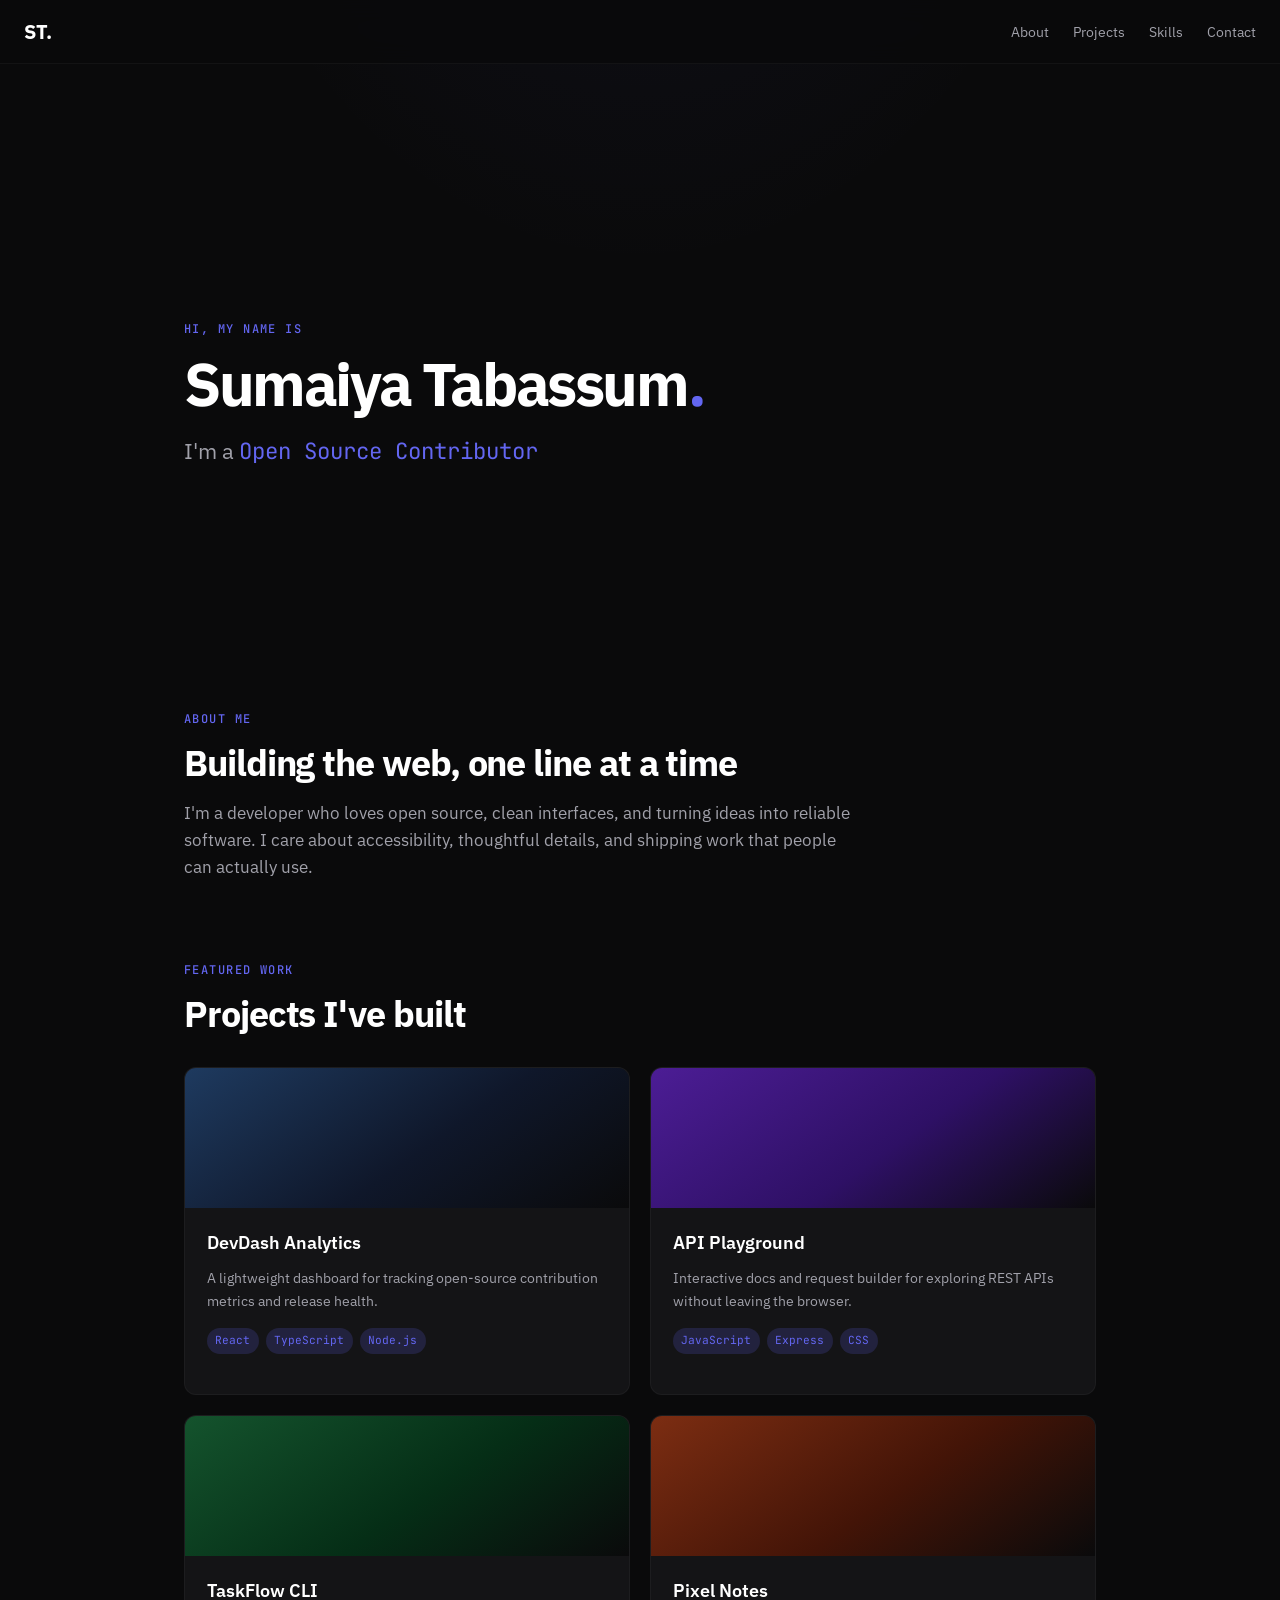
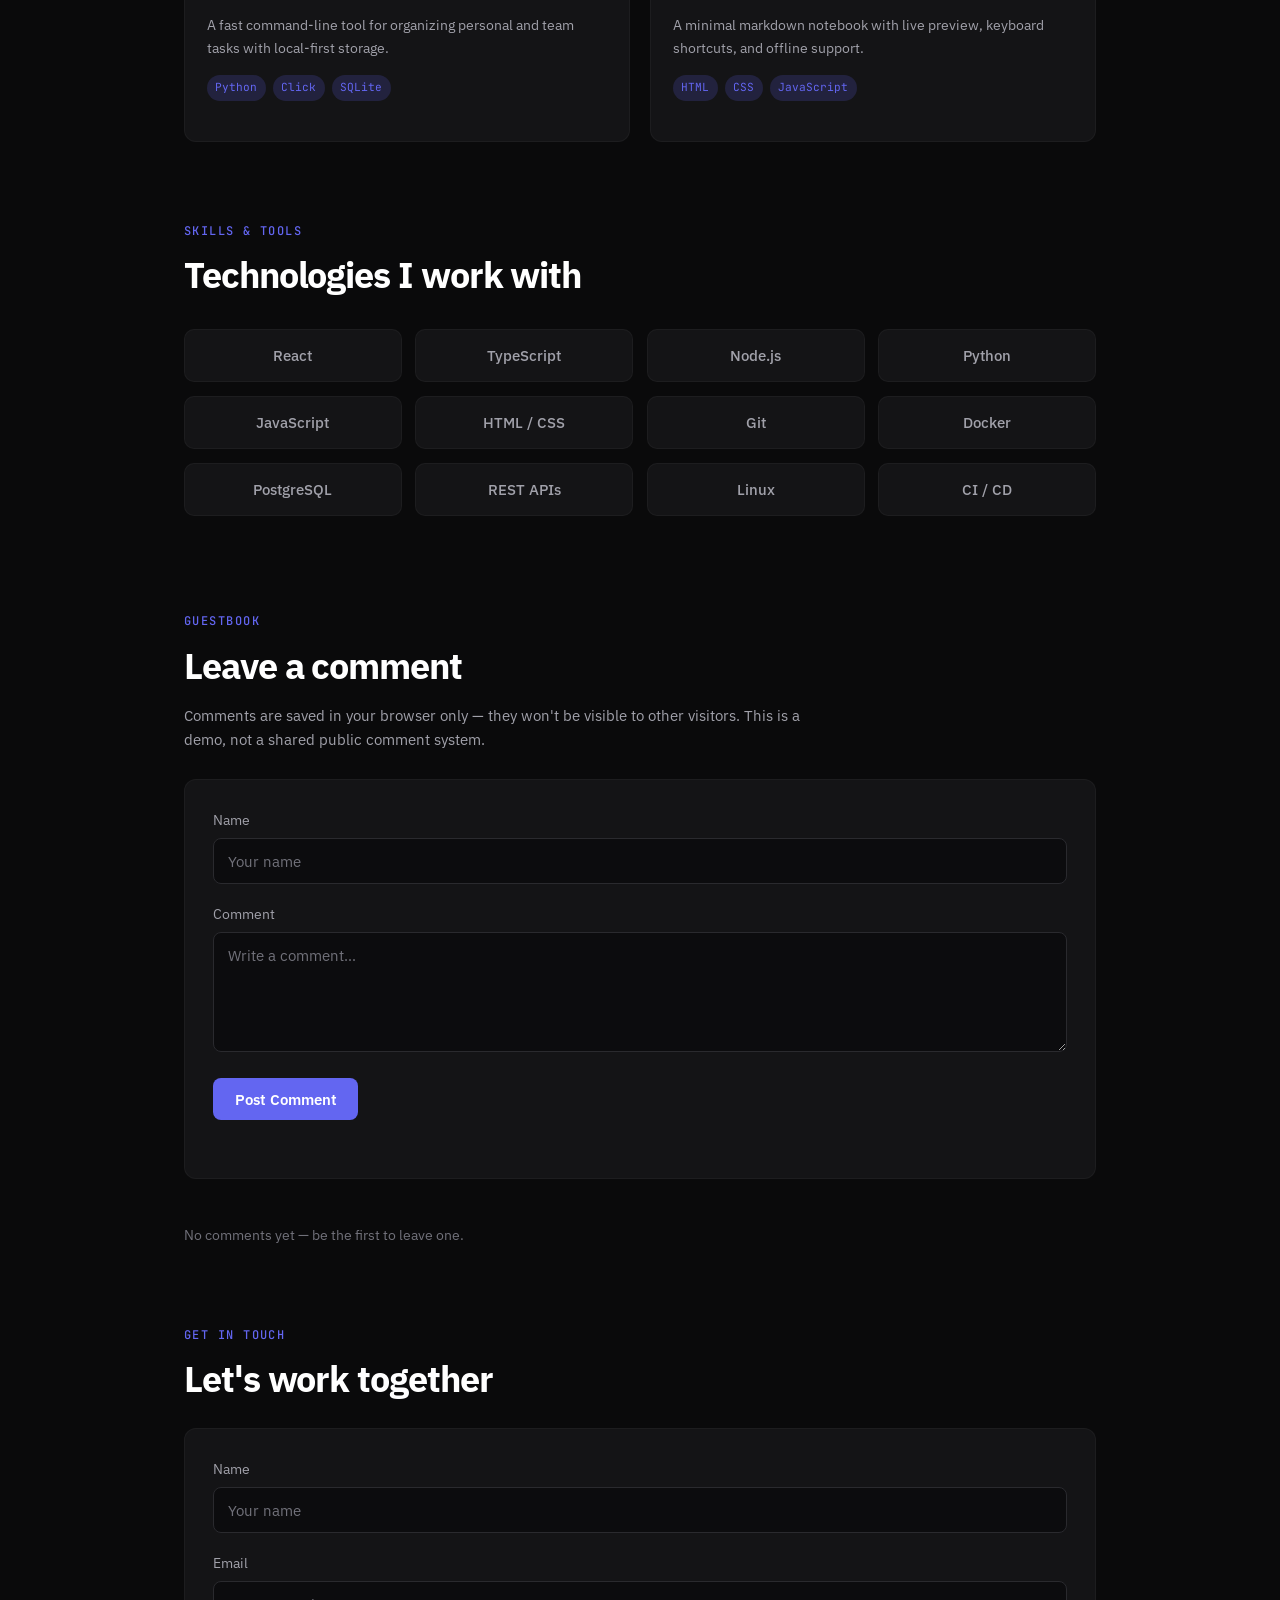
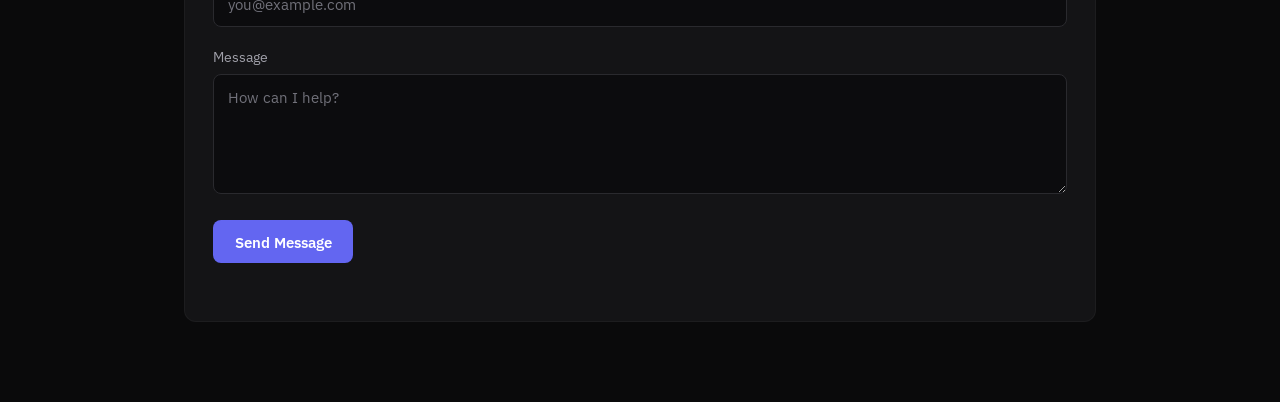
==== index.html @ 92d14372 "development files created" ====
<!DOCTYPE html>
<html lang="en">
  <head>
    <meta charset="UTF-8" />
    <meta name="viewport" content="width=device-width, initial-scale=1.0" />
    <title>Sumaiya Tabassum — Portfolio</title>
    <link rel="preconnect" href="https://fonts.googleapis.com" />
    <link rel="preconnect" href="https://fonts.gstatic.com" crossorigin />
    <link
      href="https://fonts.googleapis.com/css2?family=IBM+Plex+Sans:wght@400;500;600;700&family=JetBrains+Mono:wght@400;500&display=swap"
      rel="stylesheet"
    />
    <link rel="stylesheet" href="style.css" />
  </head>
  <body>
    <header class="site-header">
      <a class="logo" href="#">ST.</a>
      <nav aria-label="Primary">
        <ul class="nav-links">
          <li><a href="#about">About</a></li>
          <li><a href="#projects">Projects</a></li>
          <li><a href="#skills">Skills</a></li>
          <li><a href="#contact">Contact</a></li>
        </ul>
      </nav>
    </header>

    <main>
      <!-- 1. Hero -->
      <section class="section hero" aria-label="Introduction">
        <p class="section-label">Hi, my name is</p>
        <h1 class="hero-title">
          Sumaiya Tabassum<span class="accent-dot">.</span>
        </h1>
        <p class="hero-role">
          I'm a <span class="role-accent">Open Source Contributor</span>
        </p>
      </section>

      <!-- 2. About -->
      <section class="section" id="about">
        <p class="section-label">About me</p>
        <h2 class="section-title">Building the web, one line at a time</h2>
        <p class="section-body">
          I'm a developer who loves open source, clean interfaces, and turning
          ideas into reliable software. I care about accessibility, thoughtful
          details, and shipping work that people can actually use.
        </p>
      </section>

      <!-- 3. Projects -->
      <section class="section" id="projects">
        <p class="section-label">Featured work</p>
        <h2 class="section-title">Projects I've built</h2>
        <div class="projects-grid">
          <article class="project-card">
            <div class="project-banner project-banner--navy" aria-hidden="true"></div>
            <div class="project-body">
              <h3 class="project-title">DevDash Analytics</h3>
              <p class="project-desc">
                A lightweight dashboard for tracking open-source contribution
                metrics and release health.
              </p>
              <ul class="project-tags">
                <li class="project-tag">React</li>
                <li class="project-tag">TypeScript</li>
                <li class="project-tag">Node.js</li>
              </ul>
            </div>
          </article>

          <article class="project-card">
            <div class="project-banner project-banner--purple" aria-hidden="true"></div>
            <div class="project-body">
              <h3 class="project-title">API Playground</h3>
              <p class="project-desc">
                Interactive docs and request builder for exploring REST APIs
                without leaving the browser.
              </p>
              <ul class="project-tags">
                <li class="project-tag">JavaScript</li>
                <li class="project-tag">Express</li>
                <li class="project-tag">CSS</li>
              </ul>
            </div>
          </article>

          <article class="project-card">
            <div class="project-banner project-banner--green" aria-hidden="true"></div>
            <div class="project-body">
              <h3 class="project-title">TaskFlow CLI</h3>
              <p class="project-desc">
                A fast command-line tool for organizing personal and team tasks
                with local-first storage.
              </p>
              <ul class="project-tags">
                <li class="project-tag">Python</li>
                <li class="project-tag">Click</li>
                <li class="project-tag">SQLite</li>
              </ul>
            </div>
          </article>

          <article class="project-card">
            <div class="project-banner project-banner--rust" aria-hidden="true"></div>
            <div class="project-body">
              <h3 class="project-title">Pixel Notes</h3>
              <p class="project-desc">
                A minimal markdown notebook with live preview, keyboard
                shortcuts, and offline support.
              </p>
              <ul class="project-tags">
                <li class="project-tag">HTML</li>
                <li class="project-tag">CSS</li>
                <li class="project-tag">JavaScript</li>
              </ul>
            </div>
          </article>
        </div>
      </section>

      <!-- 4. Skills -->
      <section class="section" id="skills">
        <p class="section-label">Skills &amp; tools</p>
        <h2 class="section-title">Technologies I work with</h2>
        <ul class="skills-grid">
          <li class="skill-tile">React</li>
          <li class="skill-tile">TypeScript</li>
          <li class="skill-tile">Node.js</li>
          <li class="skill-tile">Python</li>
          <li class="skill-tile">JavaScript</li>
          <li class="skill-tile">HTML / CSS</li>
          <li class="skill-tile">Git</li>
          <li class="skill-tile">Docker</li>
          <li class="skill-tile">PostgreSQL</li>
          <li class="skill-tile">REST APIs</li>
          <li class="skill-tile">Linux</li>
          <li class="skill-tile">CI / CD</li>
        </ul>
      </section>

      <!-- 5. Comments (Guestbook) -->
      <section class="section" id="comments">
        <p class="section-label">Guestbook</p>
        <h2 class="section-title">Leave a comment</h2>
        <p class="form-note">
          Comments are saved in your browser only — they won't be visible to
          other visitors. This is a demo, not a shared public comment system.
        </p>

        <form class="form-panel" id="comment-form" novalidate>
          <div class="form-group">
            <label for="comment-name">Name</label>
            <input
              type="text"
              id="comment-name"
              name="name"
              autocomplete="name"
              placeholder="Your name"
              required
            />
          </div>
          <div class="form-group">
            <label for="comment-body">Comment</label>
            <textarea
              id="comment-body"
              name="comment"
              placeholder="Write a comment…"
              required
            ></textarea>
          </div>
          <button type="submit" class="btn">Post Comment</button>
          <p class="form-status" id="comment-status" role="status" aria-live="polite"></p>
        </form>

        <ul class="comments-list" id="comments-list" aria-live="polite"></ul>
        <p class="comments-empty" id="comments-empty" hidden>
          No comments yet — be the first to leave one.
        </p>
      </section>

      <!-- 6. Contact -->
      <section class="section" id="contact">
        <p class="section-label">Get in touch</p>
        <h2 class="section-title">Let's work together</h2>
        <form class="form-panel" id="contact-form" novalidate>
          <div class="form-group">
            <label for="contact-name">Name</label>
            <input
              type="text"
              id="contact-name"
              name="name"
              autocomplete="name"
              placeholder="Your name"
              required
            />
          </div>
          <div class="form-group">
            <label for="contact-email">Email</label>
            <input
              type="email"
              id="contact-email"
              name="email"
              autocomplete="email"
              placeholder="you@example.com"
              required
            />
          </div>
          <div class="form-group">
            <label for="contact-message">Message</label>
            <textarea
              id="contact-message"
              name="message"
              placeholder="How can I help?"
              required
            ></textarea>
          </div>
          <button type="submit" class="btn">Send Message</button>
          <p class="form-status" id="contact-status" role="status" aria-live="polite"></p>
        </form>
      </section>
    </main>

    <script src="script.js"></script>
  </body>
</html>
---- style.css ----
/* Color palette & typography — from portfolio mockup */
:root {
  --bg: #0a0a0b;
  --bg-elevated: #141416;
  --bg-input: #0c0c0e;
  --accent: #6366f1;
  --accent-muted: rgba(99, 102, 241, 0.18);
  --text: #ffffff;
  --text-muted: #a1a1aa;
  --border: #2a2a2e;
  --font-sans: "IBM Plex Sans", "Segoe UI", sans-serif;
  --font-mono: "JetBrains Mono", ui-monospace, "SF Mono", Menlo, monospace;
  --radius: 12px;
  --nav-height: 64px;
  --max-width: 960px;
}

*,
*::before,
*::after {
  box-sizing: border-box;
}

html {
  scroll-behavior: smooth;
}

body {
  margin: 0;
  min-height: 100vh;
  font-family: var(--font-sans);
  font-size: 1rem;
  line-height: 1.6;
  color: var(--text);
  background:
    radial-gradient(ellipse 80% 50% at 50% -20%, rgba(99, 102, 241, 0.12), transparent 55%),
    var(--bg);
}

img {
  max-width: 100%;
  display: block;
}

a {
  color: inherit;
  text-decoration: none;
}

/* Sticky navigation */
.site-header {
  position: sticky;
  top: 0;
  z-index: 100;
  height: var(--nav-height);
  display: flex;
  align-items: center;
  justify-content: space-between;
  padding: 0 1.5rem;
  background: rgba(10, 10, 11, 0.85);
  backdrop-filter: blur(12px);
  border-bottom: 1px solid rgba(255, 255, 255, 0.04);
}

.logo {
  font-weight: 700;
  font-size: 1.25rem;
  letter-spacing: -0.02em;
  color: var(--text);
}

.nav-links {
  display: flex;
  gap: 1.5rem;
  list-style: none;
  margin: 0;
  padding: 0;
}

.nav-links a {
  font-size: 0.9rem;
  color: var(--text-muted);
  transition: color 0.2s ease;
}

.nav-links a:hover,
.nav-links a:focus-visible {
  color: var(--accent);
}

/* Layout */
main {
  max-width: var(--max-width);
  margin: 0 auto;
  padding: 0 1.5rem 5rem;
}

.section {
  padding: 5rem 0 0;
}

.section-label {
  margin: 0 0 0.75rem;
  font-family: var(--font-mono);
  font-size: 0.75rem;
  font-weight: 500;
  letter-spacing: 0.12em;
  text-transform: uppercase;
  color: var(--accent);
}

.section-title {
  margin: 0 0 1rem;
  font-size: clamp(1.75rem, 4vw, 2.25rem);
  font-weight: 700;
  letter-spacing: -0.03em;
  line-height: 1.2;
  color: var(--text);
}

.section-body {
  margin: 0;
  max-width: 42rem;
  color: var(--text-muted);
  font-size: 1.05rem;
}

/* Hero */
.hero {
  padding-top: 6rem;
  min-height: calc(70vh - var(--nav-height));
  display: flex;
  flex-direction: column;
  justify-content: center;
}

.hero-title {
  margin: 0 0 1rem;
  font-size: clamp(2.5rem, 8vw, 3.75rem);
  font-weight: 700;
  letter-spacing: -0.04em;
  line-height: 1.1;
  color: var(--text);
}

.hero-title .accent-dot {
  color: var(--accent);
}

.hero-role {
  margin: 0;
  font-size: clamp(1.15rem, 3vw, 1.4rem);
  color: var(--text-muted);
}

.hero-role .role-accent {
  font-family: var(--font-mono);
  color: var(--accent);
}

/* Project cards — 2×2 grid */
.projects-grid {
  display: grid;
  grid-template-columns: repeat(2, 1fr);
  gap: 1.25rem;
  margin-top: 2rem;
}

.project-card {
  display: flex;
  flex-direction: column;
  border-radius: var(--radius);
  overflow: hidden;
  background: var(--bg-elevated);
  border: 1px solid rgba(255, 255, 255, 0.04);
  transition: transform 0.25s ease, border-color 0.25s ease;
}

.project-card:hover {
  transform: translateY(-3px);
  border-color: rgba(99, 102, 241, 0.35);
}

.project-banner {
  height: 140px;
  flex-shrink: 0;
}

.project-banner--navy {
  background: linear-gradient(145deg, #1e3a5f 0%, #0f172a 55%, #0a0a0b 100%);
}

.project-banner--purple {
  background: linear-gradient(145deg, #4c1d95 0%, #2e1065 55%, #0a0a0b 100%);
}

.project-banner--green {
  background: linear-gradient(145deg, #14532d 0%, #052e16 55%, #0a0a0b 100%);
}

.project-banner--rust {
  background: linear-gradient(145deg, #7c2d12 0%, #431407 55%, #0a0a0b 100%);
}

.project-body {
  padding: 1.25rem 1.35rem 1.5rem;
  display: flex;
  flex-direction: column;
  gap: 0.5rem;
  flex: 1;
}

.project-title {
  margin: 0;
  font-size: 1.15rem;
  font-weight: 600;
  color: var(--text);
}

.project-desc {
  margin: 0;
  font-size: 0.9rem;
  color: var(--text-muted);
  flex: 1;
}

.project-tags {
  display: flex;
  flex-wrap: wrap;
  gap: 0.4rem;
  margin-top: 0.5rem;
  list-style: none;
  padding: 0;
}

.project-tag {
  font-family: var(--font-mono);
  font-size: 0.7rem;
  padding: 0.25rem 0.55rem;
  border-radius: 999px;
  background: var(--accent-muted);
  color: var(--accent);
}

/* Skills tiles — 4 columns */
.skills-grid {
  display: grid;
  grid-template-columns: repeat(4, 1fr);
  gap: 0.85rem;
  margin-top: 2rem;
  list-style: none;
  padding: 0;
}

.skill-tile {
  display: flex;
  align-items: center;
  justify-content: center;
  min-height: 3.25rem;
  padding: 0.85rem 1rem;
  border-radius: 10px;
  background: var(--bg-elevated);
  border: 1px solid rgba(255, 255, 255, 0.04);
  font-size: 0.95rem;
  font-weight: 500;
  color: var(--text-muted);
  text-align: center;
  transition: color 0.2s ease, border-color 0.2s ease, background 0.2s ease;
}

.skill-tile:hover {
  color: var(--text);
  border-color: rgba(99, 102, 241, 0.3);
  background: #1a1a1e;
}

/* Forms (Comments & Contact) */
.form-panel {
  margin-top: 1.75rem;
  padding: 1.75rem;
  border-radius: var(--radius);
  background: var(--bg-elevated);
  border: 1px solid rgba(255, 255, 255, 0.04);
}

.form-note {
  margin: 0 0 0.25rem;
  max-width: 40rem;
  font-size: 0.95rem;
  color: var(--text-muted);
}

.form-group {
  margin-bottom: 1.15rem;
}

.form-group label {
  display: block;
  margin-bottom: 0.4rem;
  font-size: 0.9rem;
  color: var(--text-muted);
}

.form-group input,
.form-group textarea {
  width: 100%;
  padding: 0.75rem 0.9rem;
  font-family: var(--font-sans);
  font-size: 0.95rem;
  color: var(--text);
  background: var(--bg-input);
  border: 1px solid var(--border);
  border-radius: 8px;
  outline: none;
  transition: border-color 0.2s ease;
}

.form-group input::placeholder,
.form-group textarea::placeholder {
  color: #71717a;
}

.form-group input:focus,
.form-group textarea:focus {
  border-color: var(--accent);
}

.form-group textarea {
  min-height: 120px;
  resize: vertical;
}

.btn {
  display: inline-block;
  padding: 0.7rem 1.35rem;
  font-family: var(--font-sans);
  font-size: 0.95rem;
  font-weight: 600;
  color: var(--text);
  background: var(--accent);
  border: none;
  border-radius: 8px;
  cursor: pointer;
  transition: filter 0.2s ease, transform 0.15s ease;
}

.btn:hover {
  filter: brightness(1.1);
}

.btn:active {
  transform: scale(0.98);
}

.form-status {
  margin: 0.75rem 0 0;
  font-size: 0.9rem;
  color: var(--accent);
  min-height: 1.25em;
}

.form-status.is-error {
  color: #f87171;
}

/* Comments list */
.comments-list {
  margin: 1.5rem 0 0;
  padding: 0;
  list-style: none;
  display: flex;
  flex-direction: column;
  gap: 0.85rem;
}

.comment-item {
  padding: 1rem 1.15rem;
  border-radius: 10px;
  background: var(--bg-input);
  border: 1px solid var(--border);
}

.comment-author {
  margin: 0 0 0.35rem;
  font-weight: 600;
  font-size: 0.95rem;
  color: var(--text);
}

.comment-body {
  margin: 0;
  font-size: 0.9rem;
  color: var(--text-muted);
  white-space: pre-wrap;
  word-break: break-word;
}

.comments-empty {
  margin: 1.25rem 0 0;
  font-size: 0.9rem;
  color: #71717a;
}

/* Responsive */
@media (max-width: 720px) {
  .nav-links {
    gap: 0.9rem;
  }

  .nav-links a {
    font-size: 0.8rem;
  }

  .hero {
    padding-top: 3.5rem;
    min-height: auto;
  }

  .projects-grid {
    grid-template-columns: 1fr;
  }

  .skills-grid {
    grid-template-columns: repeat(2, 1fr);
  }

  .form-panel {
    padding: 1.25rem;
  }
}

@media (max-width: 400px) {
  .nav-links {
    gap: 0.65rem;
  }

  .skills-grid {
    grid-template-columns: 1fr;
  }
}
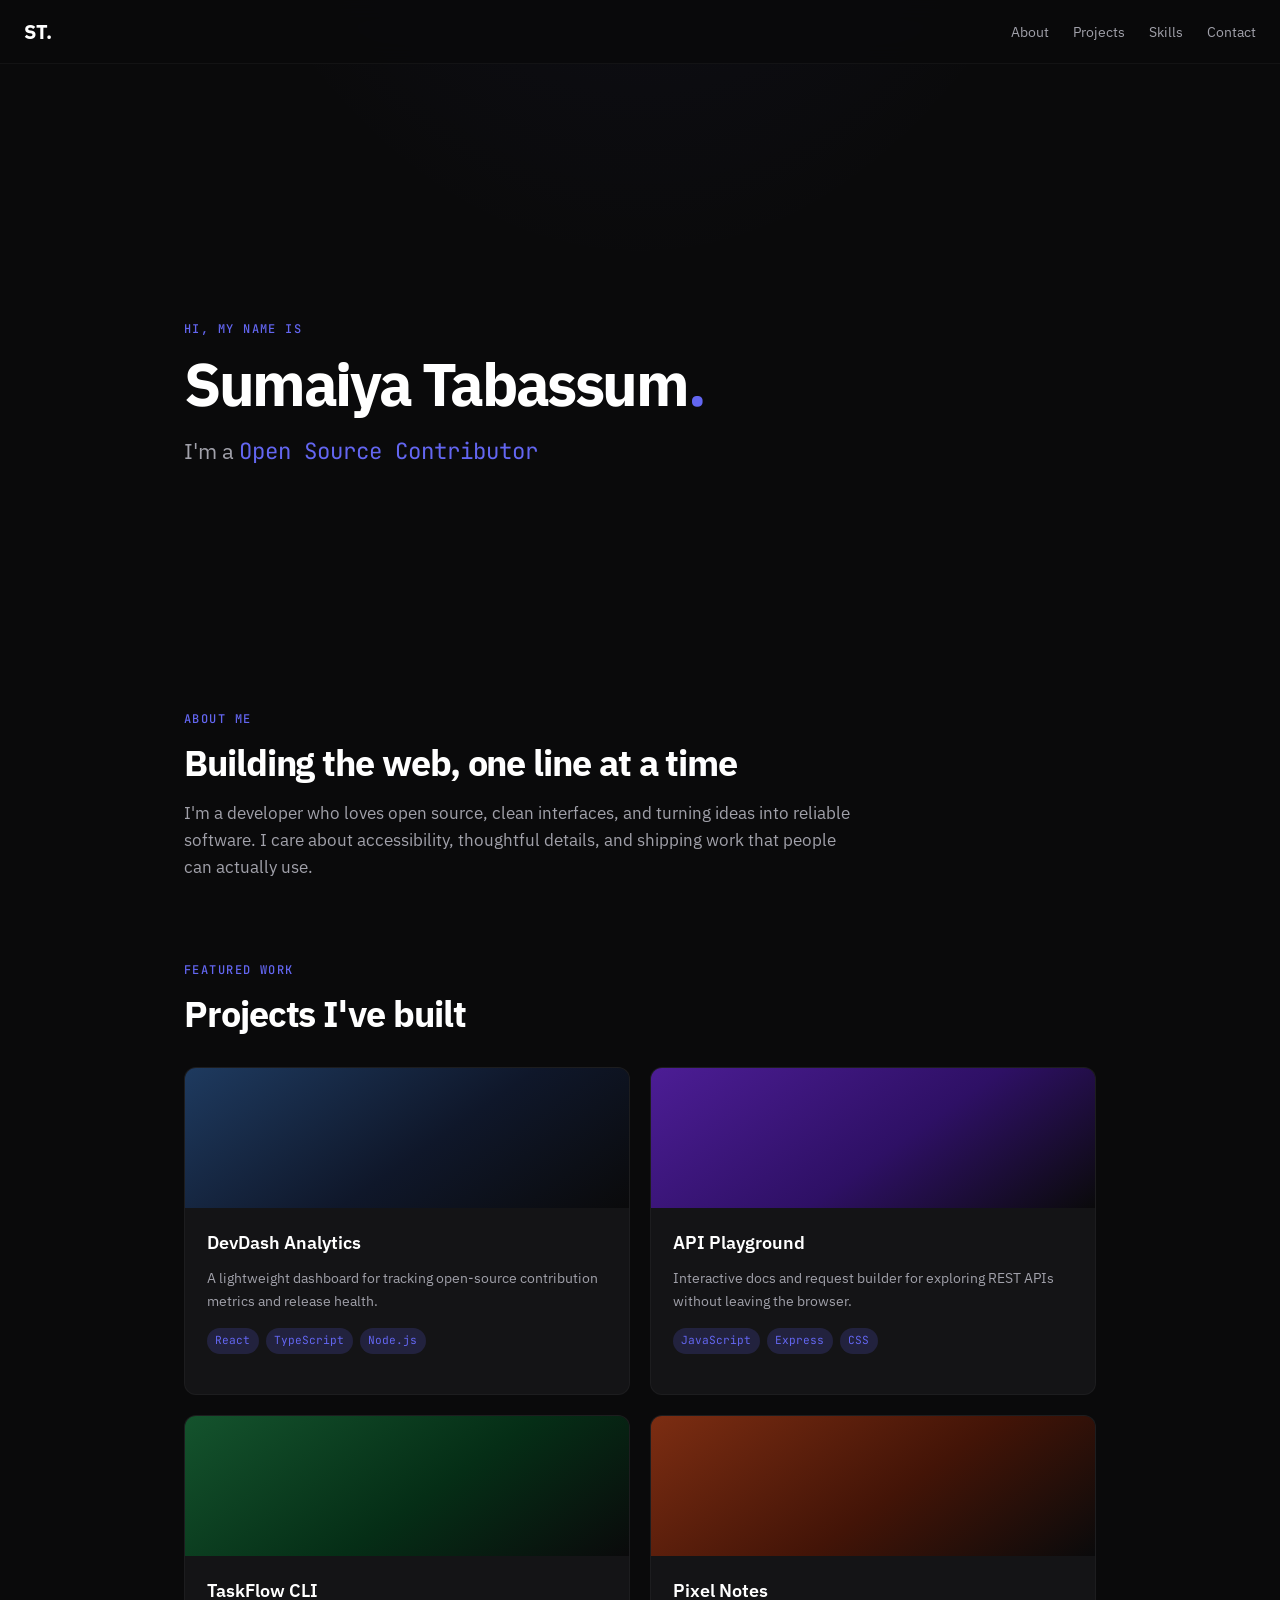
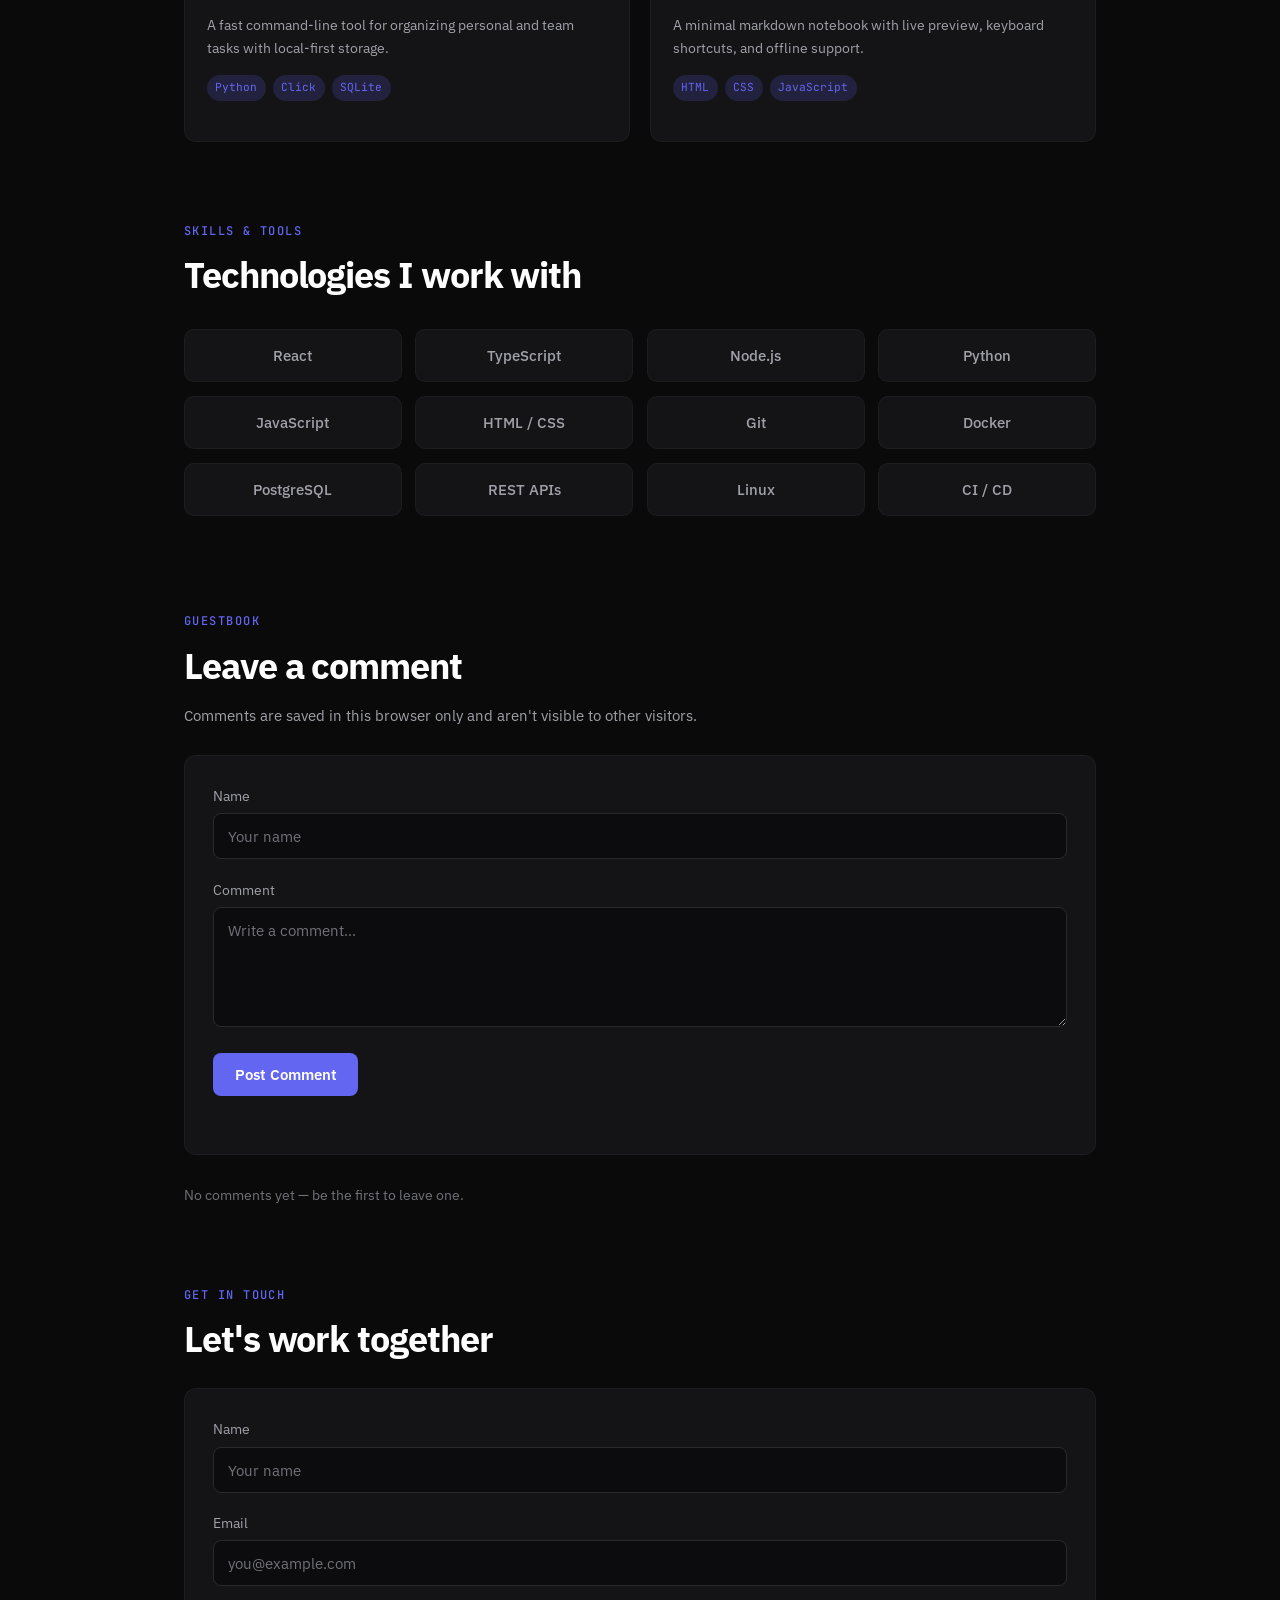
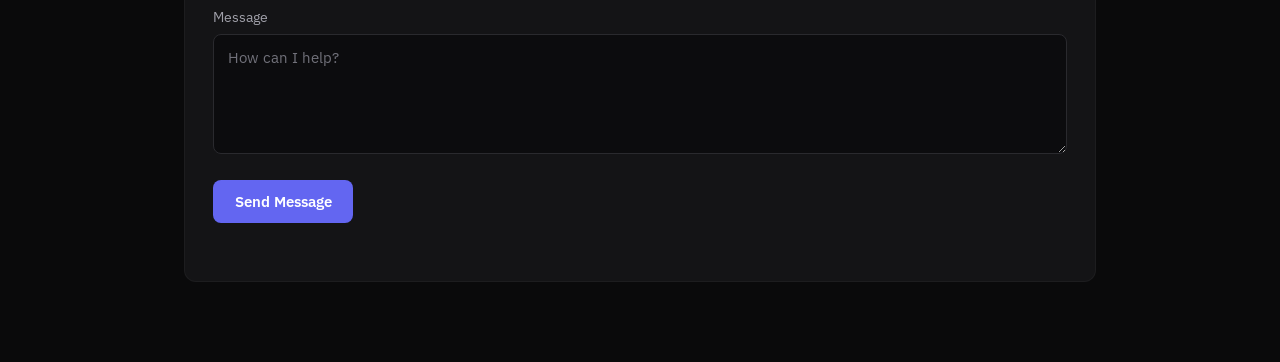
==== commit c4a8724b: "updated comments section" ====
--- a/index.html
+++ b/index.html
@@ -144,8 +144,8 @@
         <p class="section-label">Guestbook</p>
         <h2 class="section-title">Leave a comment</h2>
         <p class="form-note">
-          Comments are saved in your browser only — they won't be visible to
-          other visitors. This is a demo, not a shared public comment system.
+          Comments are saved in this browser only and aren't visible to other
+          visitors.
         </p>
 
         <form class="form-panel" id="comment-form" novalidate>
@@ -170,13 +170,20 @@
             ></textarea>
           </div>
           <button type="submit" class="btn">Post Comment</button>
-          <p class="form-status" id="comment-status" role="status" aria-live="polite"></p>
+          <p
+            class="form-status"
+            id="comment-status"
+            role="status"
+            aria-live="polite"
+          ></p>
         </form>
 
-        <ul class="comments-list" id="comments-list" aria-live="polite"></ul>
-        <p class="comments-empty" id="comments-empty" hidden>
-          No comments yet — be the first to leave one.
-        </p>
+        <div class="comments-container" id="comments-container">
+          <ul class="comments-list" id="comments-list"></ul>
+          <p class="comments-empty" id="comments-empty" hidden>
+            No comments yet — be the first to leave one.
+          </p>
+        </div>
       </section>
 
       <!-- 6. Contact -->
--- a/style.css
+++ b/style.css
@@ -363,40 +363,46 @@
   color: #f87171;
 }
 
-/* Comments list */
+/* Comments — lighter-weight cards (not full project-card clones) */
+.comments-container {
+  margin-top: 1.5rem;
+}
+
 .comments-list {
-  margin: 1.5rem 0 0;
+  margin: 0;
   padding: 0;
   list-style: none;
   display: flex;
   flex-direction: column;
-  gap: 0.85rem;
-}
-
-.comment-item {
-  padding: 1rem 1.15rem;
+  gap: 0.75rem;
+}
+
+.comment-card {
+  padding: 0.9rem 1.1rem;
   border-radius: 10px;
-  background: var(--bg-input);
-  border: 1px solid var(--border);
+  background: var(--bg-elevated);
+  border: 1px solid rgba(255, 255, 255, 0.04);
+  border-left: 3px solid var(--accent);
 }
 
 .comment-author {
-  margin: 0 0 0.35rem;
+  margin: 0 0 0.3rem;
   font-weight: 600;
-  font-size: 0.95rem;
+  font-size: 0.9rem;
   color: var(--text);
 }
 
 .comment-body {
   margin: 0;
-  font-size: 0.9rem;
+  font-size: 0.875rem;
+  line-height: 1.5;
   color: var(--text-muted);
   white-space: pre-wrap;
   word-break: break-word;
 }
 
 .comments-empty {
-  margin: 1.25rem 0 0;
+  margin: 0.25rem 0 0;
   font-size: 0.9rem;
   color: #71717a;
 }
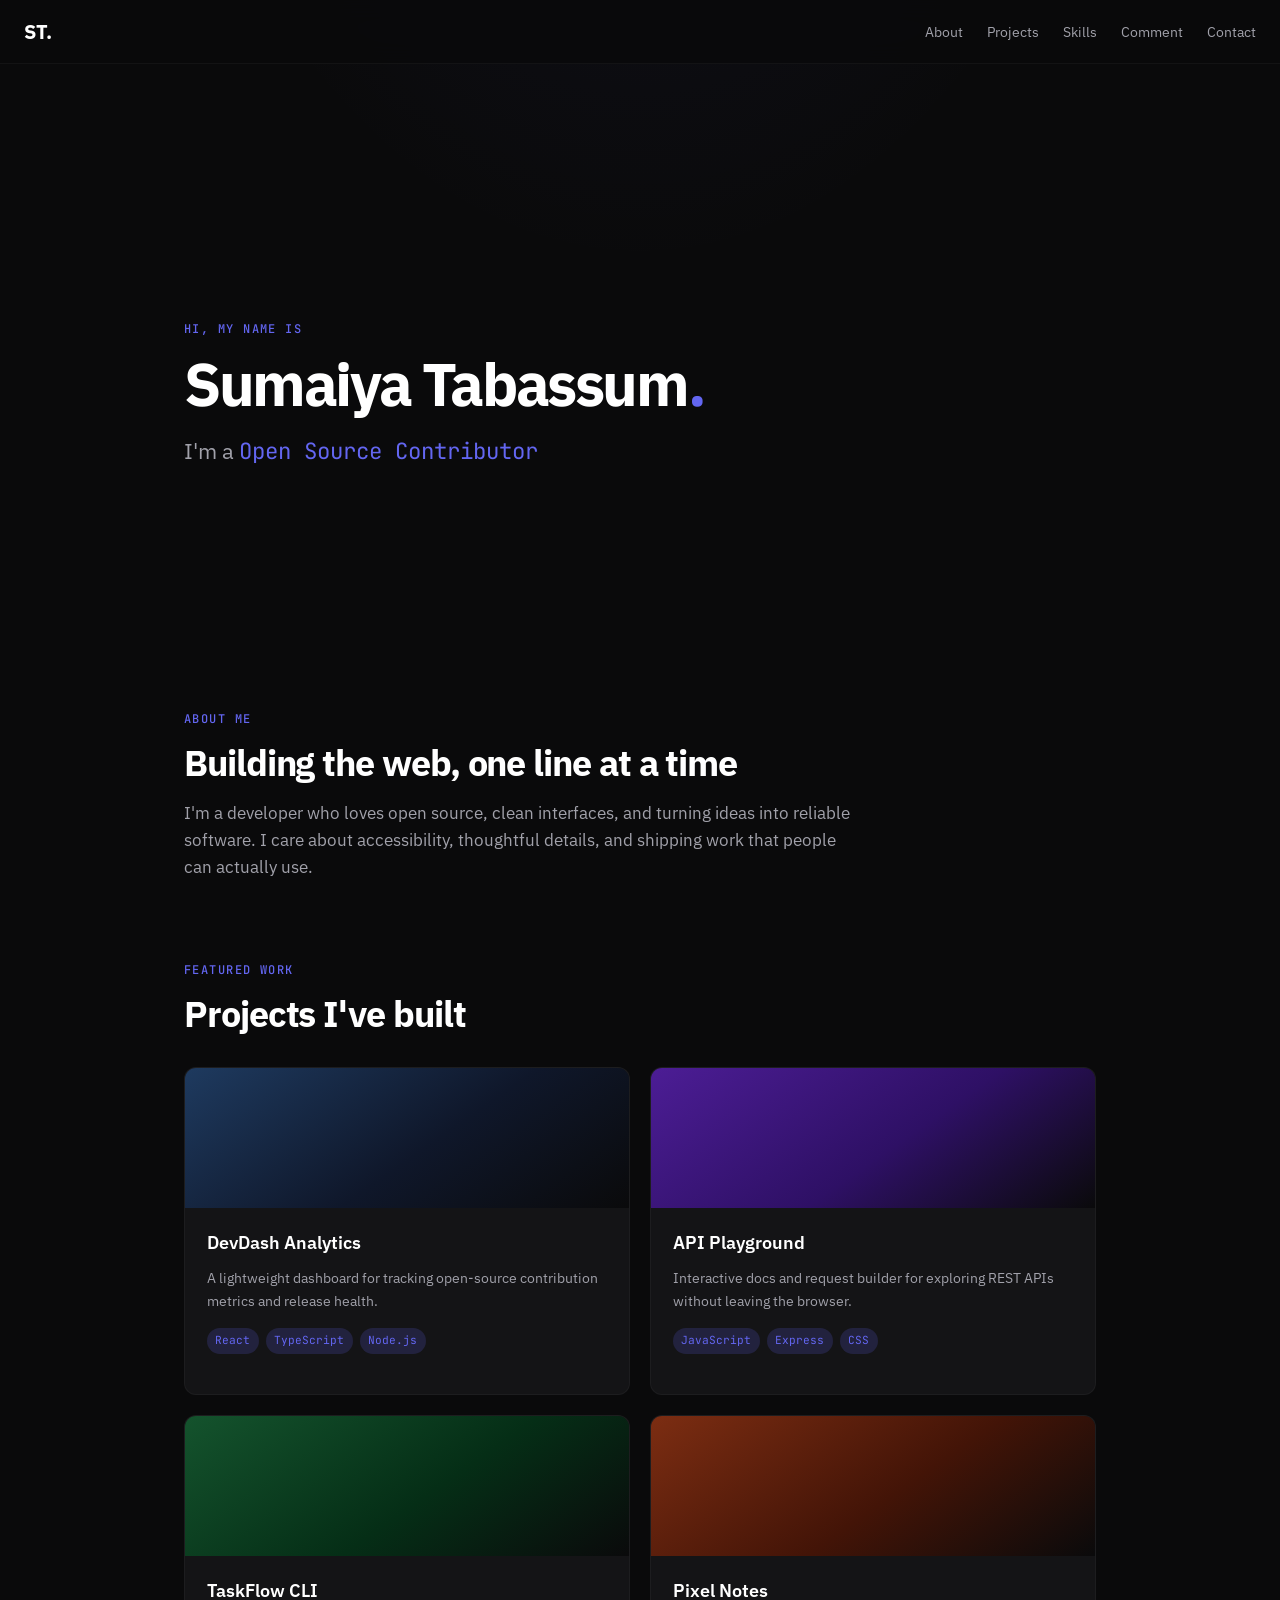
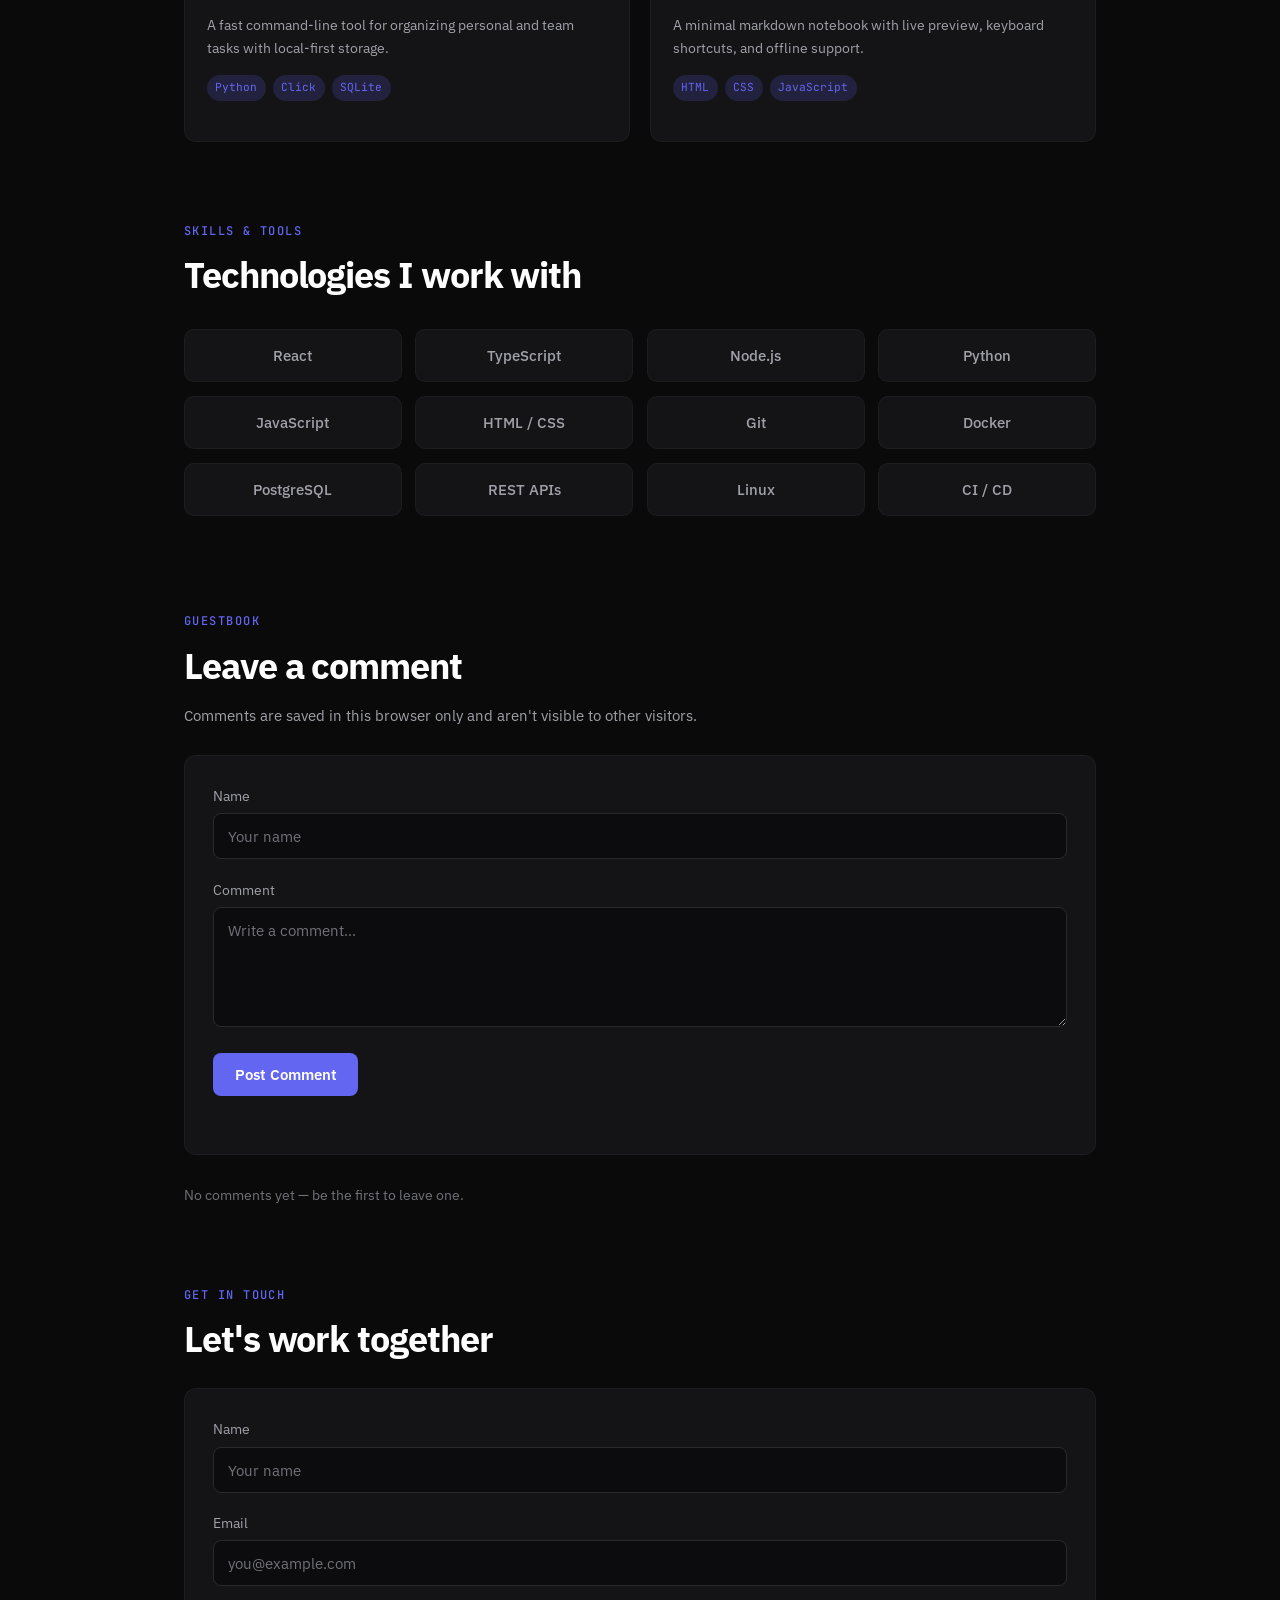
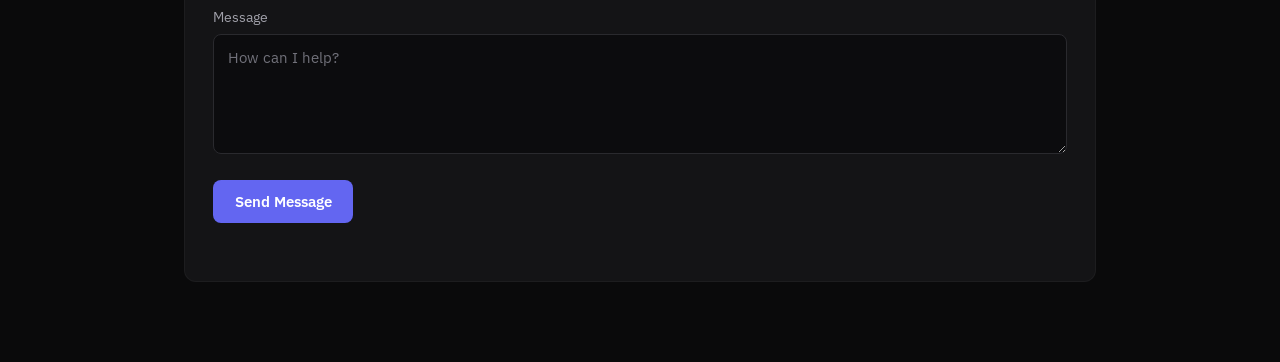
==== commit 66e3a510: "code up to date" ====
--- a/index.html
+++ b/index.html
@@ -20,6 +20,7 @@
           <li><a href="#about">About</a></li>
           <li><a href="#projects">Projects</a></li>
           <li><a href="#skills">Skills</a></li>
+          <li><a href="#comments">Comment</a></li>
           <li><a href="#contact">Contact</a></li>
         </ul>
       </nav>
